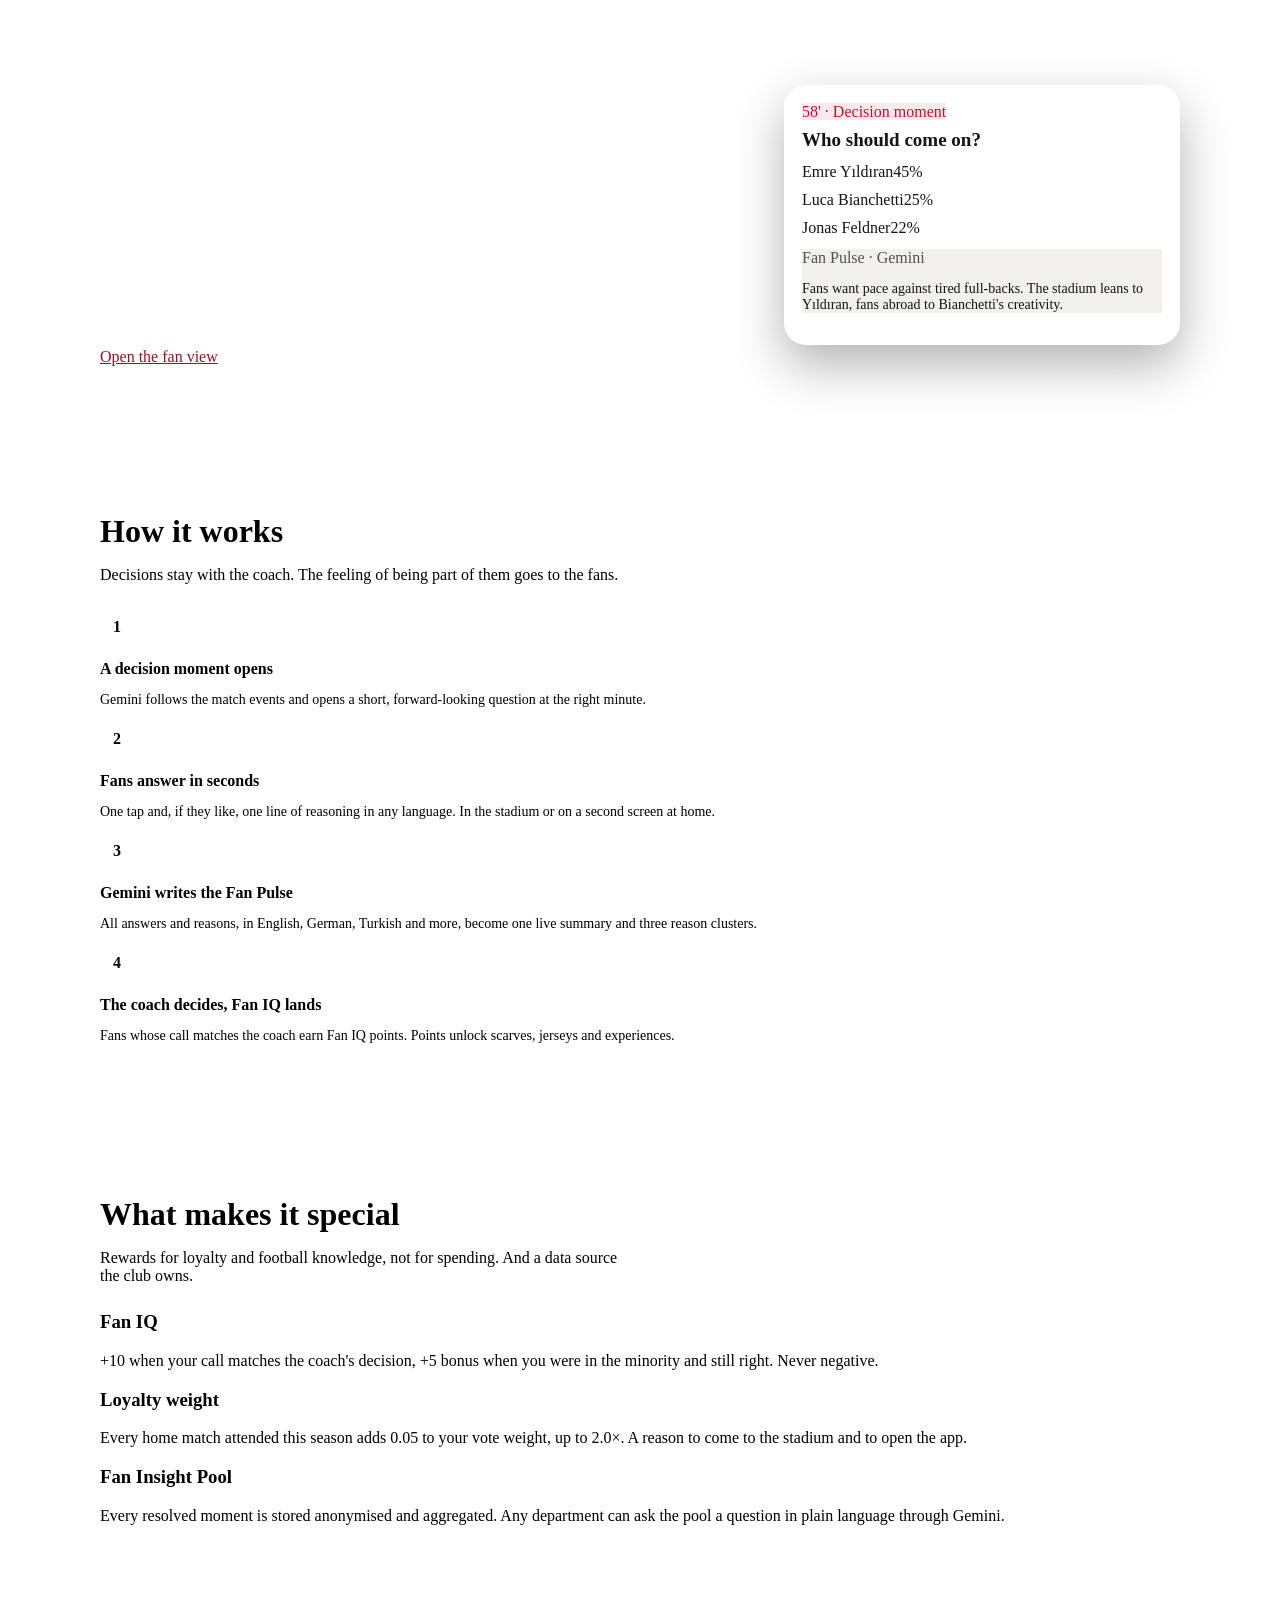
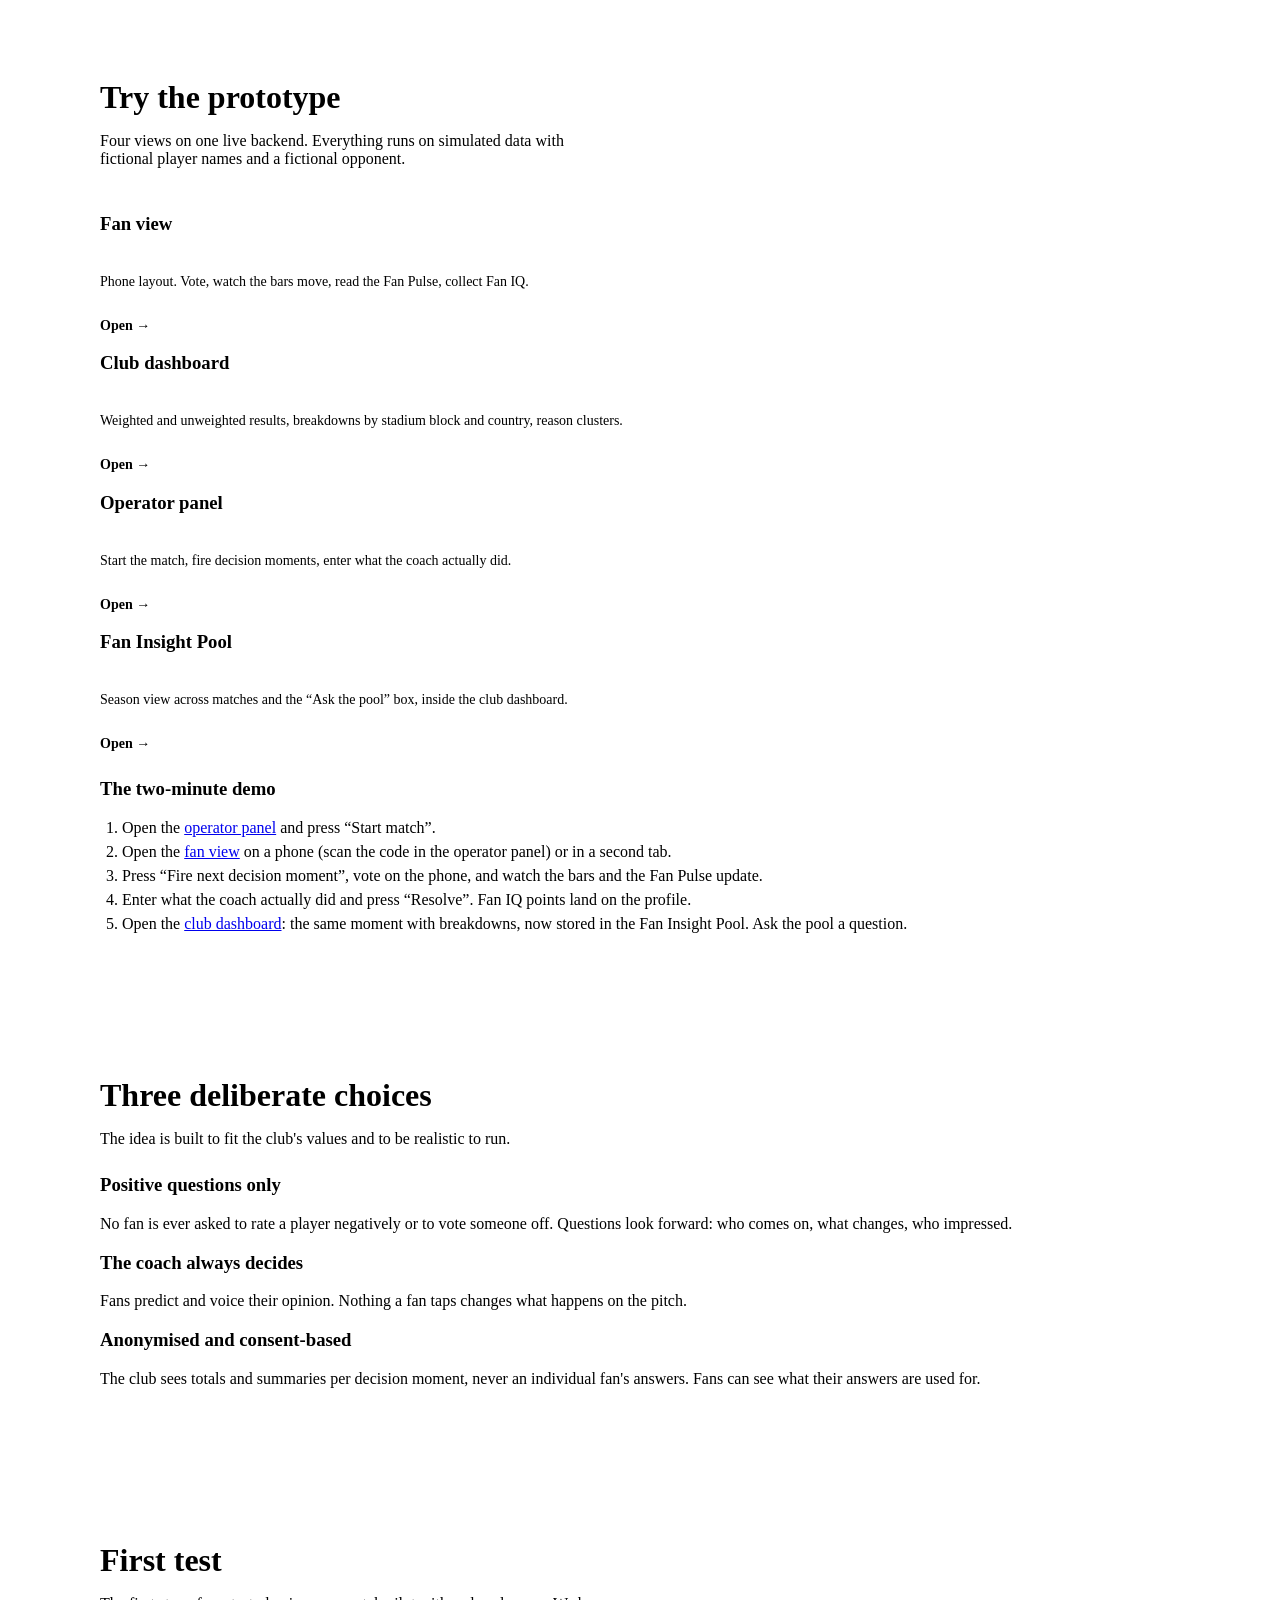
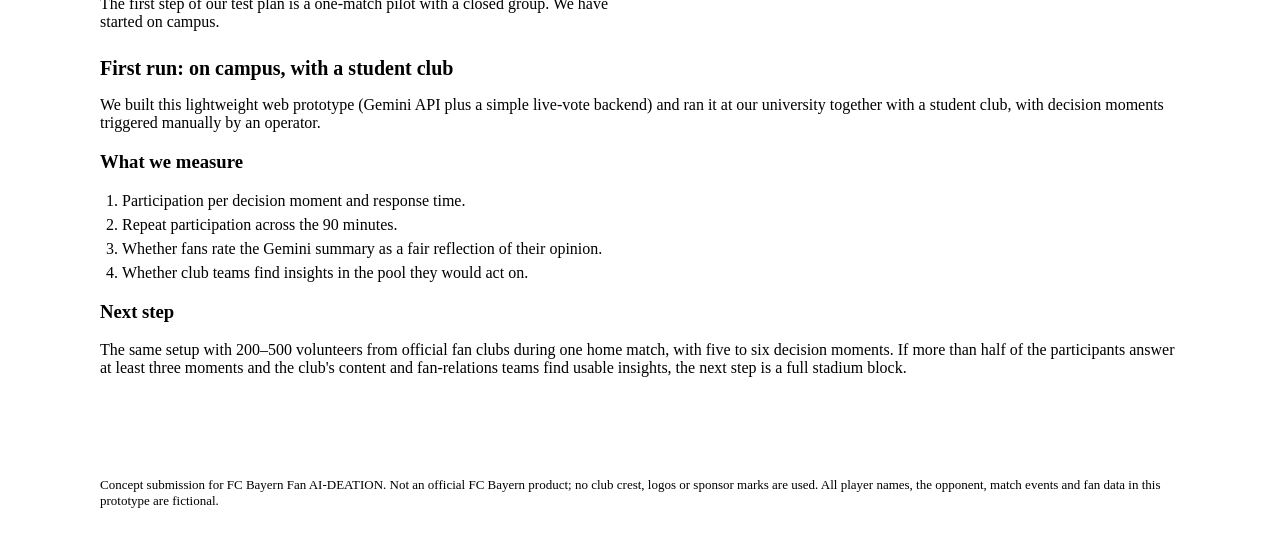
==== public/index.html @ 2e2a6df3 "Add 12th Coach prototype for FC Bayern Fan AI-DEATION Live decision moments during a match, merged b" ====
<!doctype html>
<html lang="en">
<head>
<meta charset="utf-8">
<meta name="viewport" content="width=device-width, initial-scale=1">
<title>12th Coach · Every fan a voice in the match</title>
<meta name="description" content="12th Coach: live decision moments during the match, merged by Gemini into one Fan Pulse. A fan idea for FC Bayern Fan AI-DEATION.">
<link rel="stylesheet" href="/styles.css">
<style>
  .wrap { max-width: 1080px; margin: 0 auto; padding: 0 24px; }
  .hero { background: var(--red-strong); color: #fff; padding: 56px 0 64px; }
  .hero .wrap { display: grid; grid-template-columns: minmax(0, 1.25fr) minmax(0, 1fr); gap: 48px; align-items: center; }
  .eyebrow { font-size: 13px; font-weight: 700; letter-spacing: .08em; text-transform: uppercase; opacity: .85; }
  .hero h1 { font-size: clamp(40px, 7vw, 68px); letter-spacing: -.03em; margin: 10px 0 6px; }
  .hero .tag { font-size: clamp(20px, 3vw, 26px); font-weight: 600; margin-bottom: 16px; }
  .hero p.lead { font-size: 17px; max-width: 52ch; opacity: .95; }
  .cta { display: flex; gap: 12px; flex-wrap: wrap; margin-top: 26px; }
  .cta .btn { border-color: rgba(255, 255, 255, .5); background: transparent; color: #fff; }
  .cta .btn.solid { background: #fff; color: #a30d25; border-color: #fff; }
  .mock { background: #fff; color: #141414; border-radius: 22px; padding: 18px; box-shadow: 0 20px 50px rgba(0, 0, 0, .3); max-width: 360px; margin-left: auto; }
  .mock h3 { font-size: 19px; margin: 8px 0 12px; }
  .mock .chip { background: #fbe9ec; color: #c4122f; }
  .mock .res-row { margin-bottom: 10px; }
  .mock .track { background: #f1f0ec; }
  .mock .pulse { background: #f1f0ec; margin-top: 12px; }
  .mock .pulse-head { color: #52514e; }
  .mock .pulse p { font-size: 14px; }
  section.band { padding: 56px 0; }
  section.band:nth-of-type(even) { background: var(--surface); border-block: 1px solid var(--line); }
  .band h2 { font-size: clamp(24px, 4vw, 32px); margin-bottom: 8px; }
  .band .intro { color: var(--ink-2); max-width: 65ch; margin-bottom: 26px; font-size: 16px; }
  .step .n { width: 34px; height: 34px; border-radius: 10px; background: var(--red-soft); color: var(--red); font-weight: 800; display: grid; place-items: center; margin-bottom: 10px; }
  .step h3 { font-size: 16px; margin-bottom: 4px; }
  .step p, .view p { color: var(--ink-2); font-size: 14px; }
  .view { display: flex; flex-direction: column; gap: 6px; text-decoration: none; color: inherit; }
  .view:hover { border-color: var(--red); }
  .view .go { margin-top: auto; padding-top: 8px; color: var(--red); font-weight: 700; font-size: 14px; }
  ol.flow { margin: 0; padding-left: 22px; color: var(--ink-2); }
  ol.flow li { margin-bottom: 6px; }
  .pilot { border-left: 4px solid var(--red); }
  .pilot h3 { font-size: 20px; margin-bottom: 8px; }
  footer { padding: 28px 0 40px; color: var(--muted); font-size: 13px; }
  @media (max-width: 860px) {
    .hero .wrap { grid-template-columns: 1fr; }
    .mock { margin: 0 auto; }
  }
</style>
</head>
<body>

<header class="hero">
  <div class="wrap">
    <div>
      <div class="eyebrow">A fan idea for FC Bayern Fan AI-DEATION</div>
      <h1>12th Coach</h1>
      <div class="tag">Every fan a voice in the match.</div>
      <p class="lead">During live games, Gemini follows the match and opens short decision moments in the club app: who should come on, should the shape change, who is your player of the moment? Fans answer in seconds. Gemini merges tens of thousands of answers into one live Fan Pulse: what fans think, and why.</p>
      <div class="cta">
        <a class="btn solid" href="/fan">Open the fan view</a>
        <a class="btn" href="/operator">Run the demo</a>
        <a class="btn" href="/club">Club dashboard</a>
      </div>
    </div>
    <div class="mock" aria-hidden="true">
      <span class="chip">58' · Decision moment</span>
      <h3>Who should come on?</h3>
      <div class="res-row"><div class="res-head"><span class="dot" style="background:#2a78d6"></span><span class="res-label">Emre Yıldıran</span><span class="res-val">45%</span></div><div class="track"><div class="fill" style="width:45%;background:#2a78d6"></div></div></div>
      <div class="res-row"><div class="res-head"><span class="dot" style="background:#1baf7a"></span><span class="res-label">Luca Bianchetti</span><span class="res-val">25%</span></div><div class="track"><div class="fill" style="width:25%;background:#1baf7a"></div></div></div>
      <div class="res-row"><div class="res-head"><span class="dot" style="background:#eb6834"></span><span class="res-label">Jonas Feldner</span><span class="res-val">22%</span></div><div class="track"><div class="fill" style="width:22%;background:#eb6834"></div></div></div>
      <div class="pulse"><div class="pulse-head">Fan Pulse · Gemini</div><p>Fans want pace against tired full-backs. The stadium leans to Yıldıran, fans abroad to Bianchetti's creativity.</p></div>
    </div>
  </div>
</header>

<section class="band">
  <div class="wrap">
    <h2>How it works</h2>
    <p class="intro">Decisions stay with the coach. The feeling of being part of them goes to the fans.</p>
    <div class="grid grid-4">
      <div class="step"><div class="n">1</div><h3>A decision moment opens</h3><p>Gemini follows the match events and opens a short, forward-looking question at the right minute.</p></div>
      <div class="step"><div class="n">2</div><h3>Fans answer in seconds</h3><p>One tap and, if they like, one line of reasoning in any language. In the stadium or on a second screen at home.</p></div>
      <div class="step"><div class="n">3</div><h3>Gemini writes the Fan Pulse</h3><p>All answers and reasons, in English, German, Turkish and more, become one live summary and three reason clusters.</p></div>
      <div class="step"><div class="n">4</div><h3>The coach decides, Fan IQ lands</h3><p>Fans whose call matches the coach earn Fan IQ points. Points unlock scarves, jerseys and experiences.</p></div>
    </div>
  </div>
</section>

<section class="band">
  <div class="wrap">
    <h2>What makes it special</h2>
    <p class="intro">Rewards for loyalty and football knowledge, not for spending. And a data source the club owns.</p>
    <div class="grid grid-3">
      <div class="card"><h3>Fan IQ</h3><p class="muted">+10 when your call matches the coach's decision, +5 bonus when you were in the minority and still right. Never negative.</p></div>
      <div class="card"><h3>Loyalty weight</h3><p class="muted">Every home match attended this season adds 0.05 to your vote weight, up to 2.0×. A reason to come to the stadium and to open the app.</p></div>
      <div class="card"><h3>Fan Insight Pool</h3><p class="muted">Every resolved moment is stored anonymised and aggregated. Any department can ask the pool a question in plain language through Gemini.</p></div>
    </div>
  </div>
</section>

<section class="band">
  <div class="wrap">
    <h2>Try the prototype</h2>
    <p class="intro">Four views on one live backend. Everything runs on simulated data with fictional player names and a fictional opponent.</p>
    <div class="grid grid-4" style="margin-bottom:26px">
      <a class="card view" href="/fan"><h3>Fan view</h3><p>Phone layout. Vote, watch the bars move, read the Fan Pulse, collect Fan IQ.</p><span class="go">Open →</span></a>
      <a class="card view" href="/club"><h3>Club dashboard</h3><p>Weighted and unweighted results, breakdowns by stadium block and country, reason clusters.</p><span class="go">Open →</span></a>
      <a class="card view" href="/operator"><h3>Operator panel</h3><p>Start the match, fire decision moments, enter what the coach actually did.</p><span class="go">Open →</span></a>
      <a class="card view" href="/club#pool"><h3>Fan Insight Pool</h3><p>Season view across matches and the “Ask the pool” box, inside the club dashboard.</p><span class="go">Open →</span></a>
    </div>
    <div class="card">
      <h3>The two-minute demo</h3>
      <ol class="flow">
        <li>Open the <a href="/operator">operator panel</a> and press “Start match”.</li>
        <li>Open the <a href="/fan">fan view</a> on a phone (scan the code in the operator panel) or in a second tab.</li>
        <li>Press “Fire next decision moment”, vote on the phone, and watch the bars and the Fan Pulse update.</li>
        <li>Enter what the coach actually did and press “Resolve”. Fan IQ points land on the profile.</li>
        <li>Open the <a href="/club">club dashboard</a>: the same moment with breakdowns, now stored in the Fan Insight Pool. Ask the pool a question.</li>
      </ol>
    </div>
  </div>
</section>

<section class="band">
  <div class="wrap">
    <h2>Three deliberate choices</h2>
    <p class="intro">The idea is built to fit the club's values and to be realistic to run.</p>
    <div class="grid grid-3">
      <div class="card"><h3>Positive questions only</h3><p class="muted">No fan is ever asked to rate a player negatively or to vote someone off. Questions look forward: who comes on, what changes, who impressed.</p></div>
      <div class="card"><h3>The coach always decides</h3><p class="muted">Fans predict and voice their opinion. Nothing a fan taps changes what happens on the pitch.</p></div>
      <div class="card"><h3>Anonymised and consent-based</h3><p class="muted">The club sees totals and summaries per decision moment, never an individual fan's answers. Fans can see what their answers are used for.</p></div>
    </div>
  </div>
</section>

<section class="band">
  <div class="wrap">
    <h2>First test</h2>
    <p class="intro">The first step of our test plan is a one-match pilot with a closed group. We have started on campus.</p>
    <div class="card pilot">
      <h3 id="pilot-headline">First run: on campus, with a student club</h3>
      <p id="pilot-text">We built this lightweight web prototype (Gemini API plus a simple live-vote backend) and ran it at our university together with a student club, with decision moments triggered manually by an operator.</p>
      <div class="grid grid-4" id="pilot-stats" style="margin-top:16px" hidden></div>
    </div>
    <div class="grid grid-2" style="margin-top:16px">
      <div class="card"><h3>What we measure</h3>
        <ol class="flow" style="margin-top:8px">
          <li>Participation per decision moment and response time.</li>
          <li>Repeat participation across the 90 minutes.</li>
          <li>Whether fans rate the Gemini summary as a fair reflection of their opinion.</li>
          <li>Whether club teams find insights in the pool they would act on.</li>
        </ol></div>
      <div class="card"><h3>Next step</h3>
        <p class="muted" id="pilot-next" style="margin-top:8px">The same setup with 200–500 volunteers from official fan clubs during one home match, with five to six decision moments. If more than half of the participants answer at least three moments and the club's content and fan-relations teams find usable insights, the next step is a full stadium block.</p></div>
    </div>
  </div>
</section>

<footer>
  <div class="wrap">Concept submission for FC Bayern Fan AI-DEATION. Not an official FC Bayern product; no club crest, logos or sponsor marks are used. All player names, the opponent, match events and fan data in this prototype are fictional.</div>
</footer>

<script>
  // Pilot facts come from pilot.json so the team can update them without touching this page.
  fetch('/api/pilot-info').then((r) => r.json()).then((p) => {
    if (p.headline) document.getElementById('pilot-headline').textContent = p.headline;
    if (p.text) document.getElementById('pilot-text').textContent = p.text;
    if (p.next) document.getElementById('pilot-next').textContent = p.next;
    const stats = (p.stats || []).filter((s) => s && s.value !== null && s.value !== undefined && s.value !== '');
    if (!stats.length) return;
    const box = document.getElementById('pilot-stats');
    for (const s of stats) {
      const tile = document.createElement('div'); tile.className = 'tile';
      const label = document.createElement('div'); label.className = 'label'; label.textContent = s.label;
      const value = document.createElement('div'); value.className = 'value'; value.textContent = s.value;
      tile.append(label, value); box.append(tile);
    }
    box.hidden = false;
  }).catch(() => {});
</script>
</body>
</html>
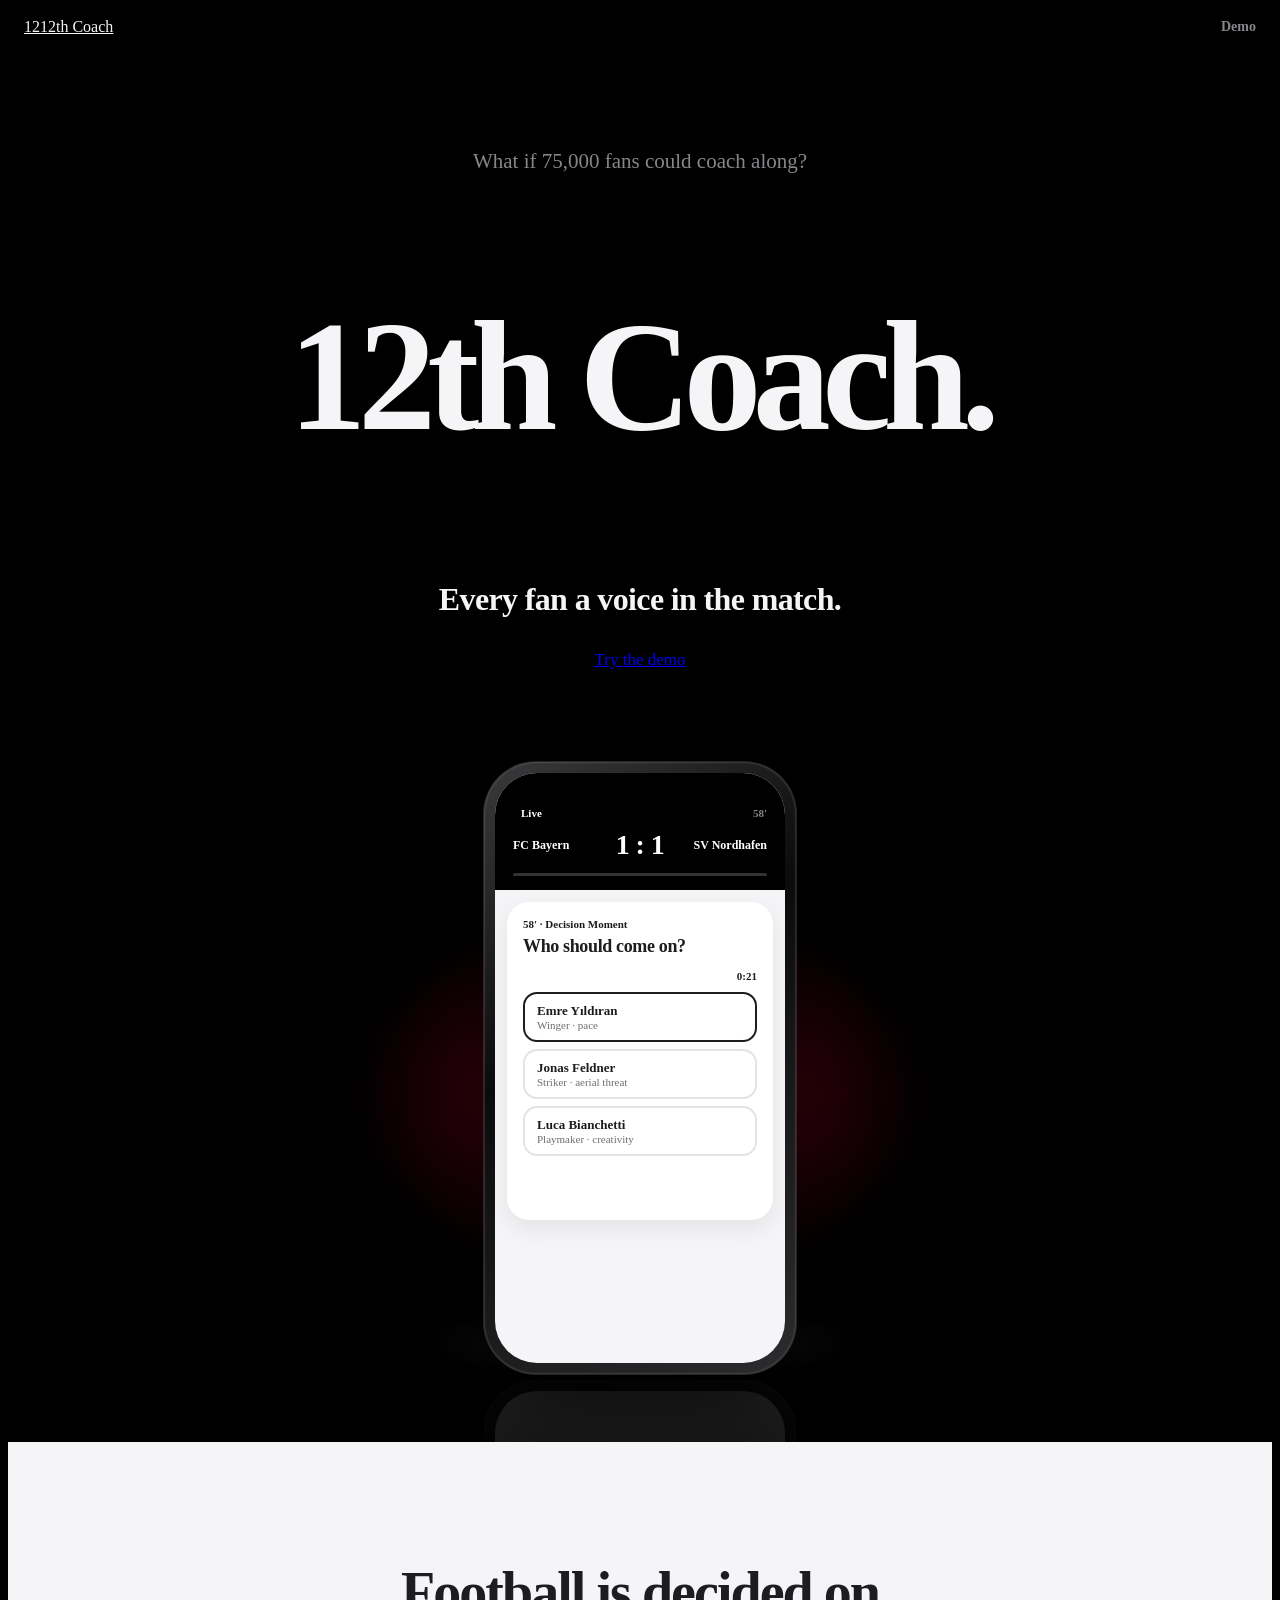
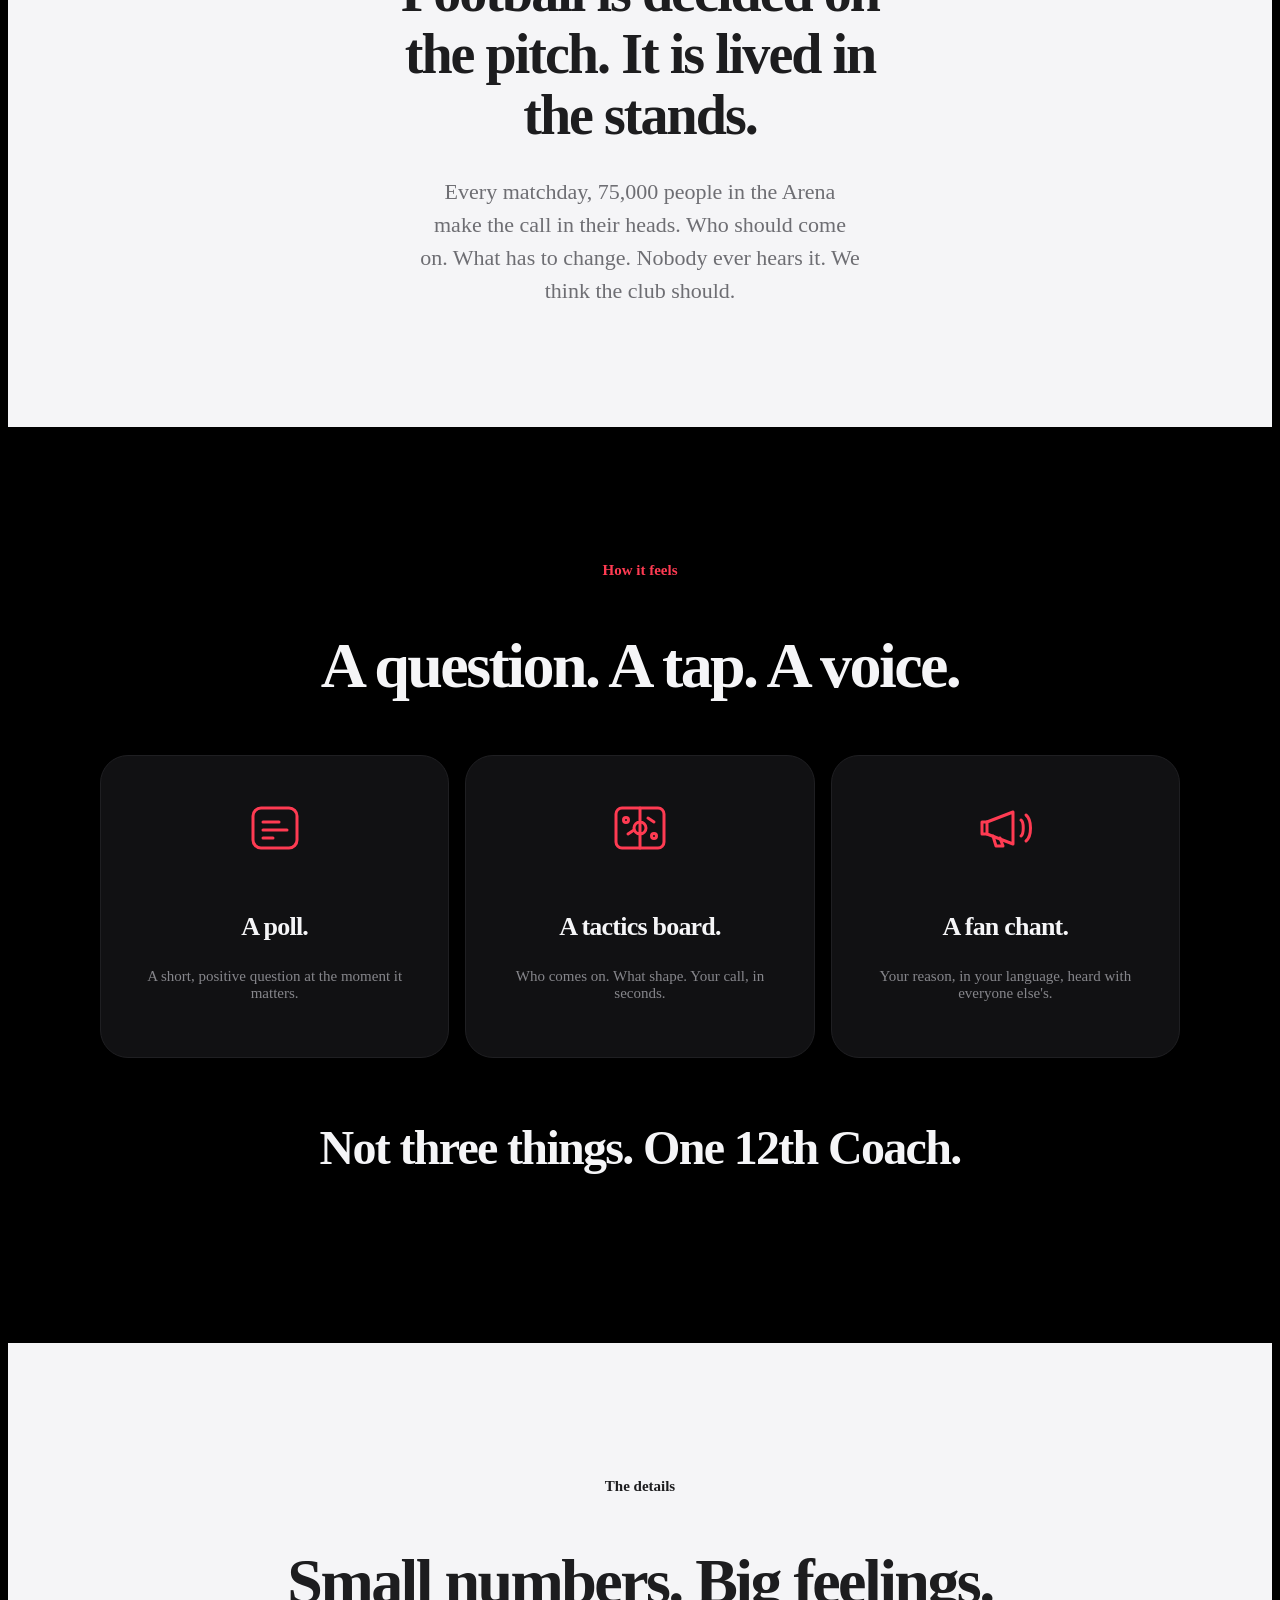
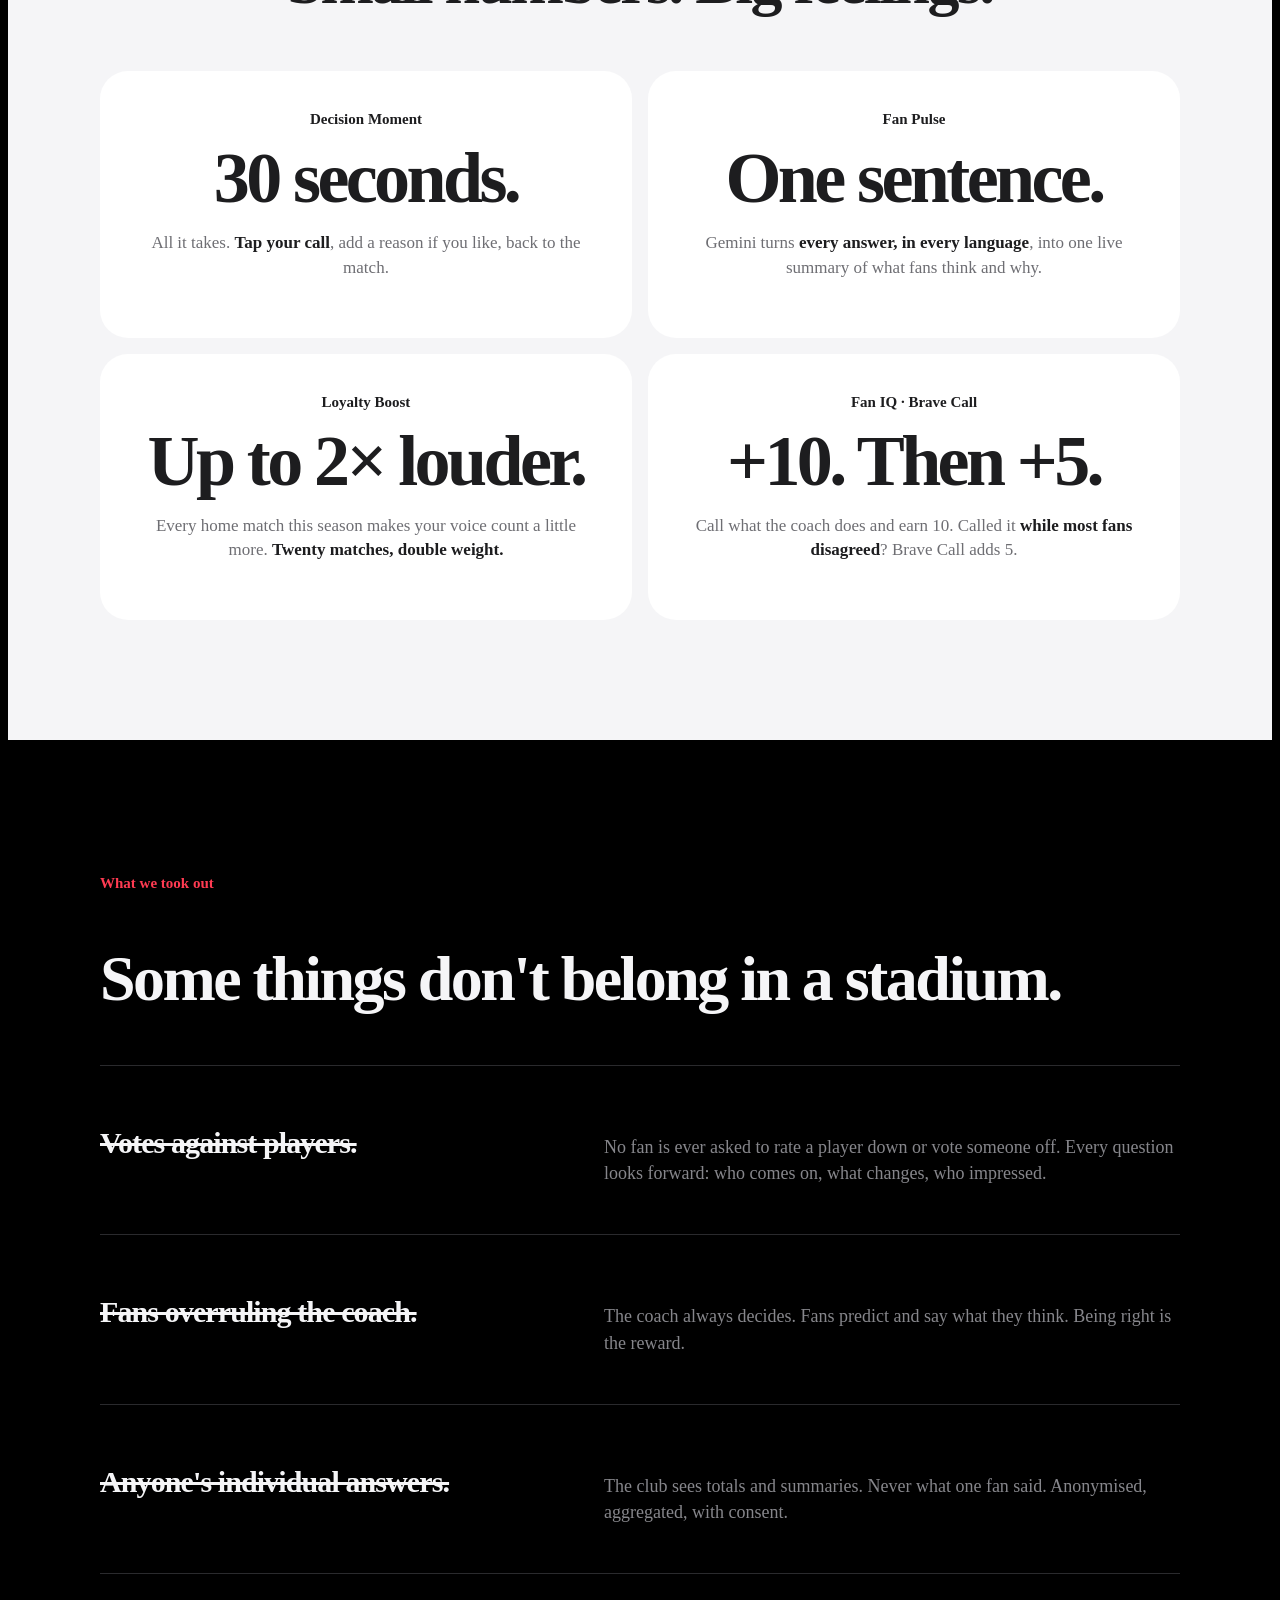
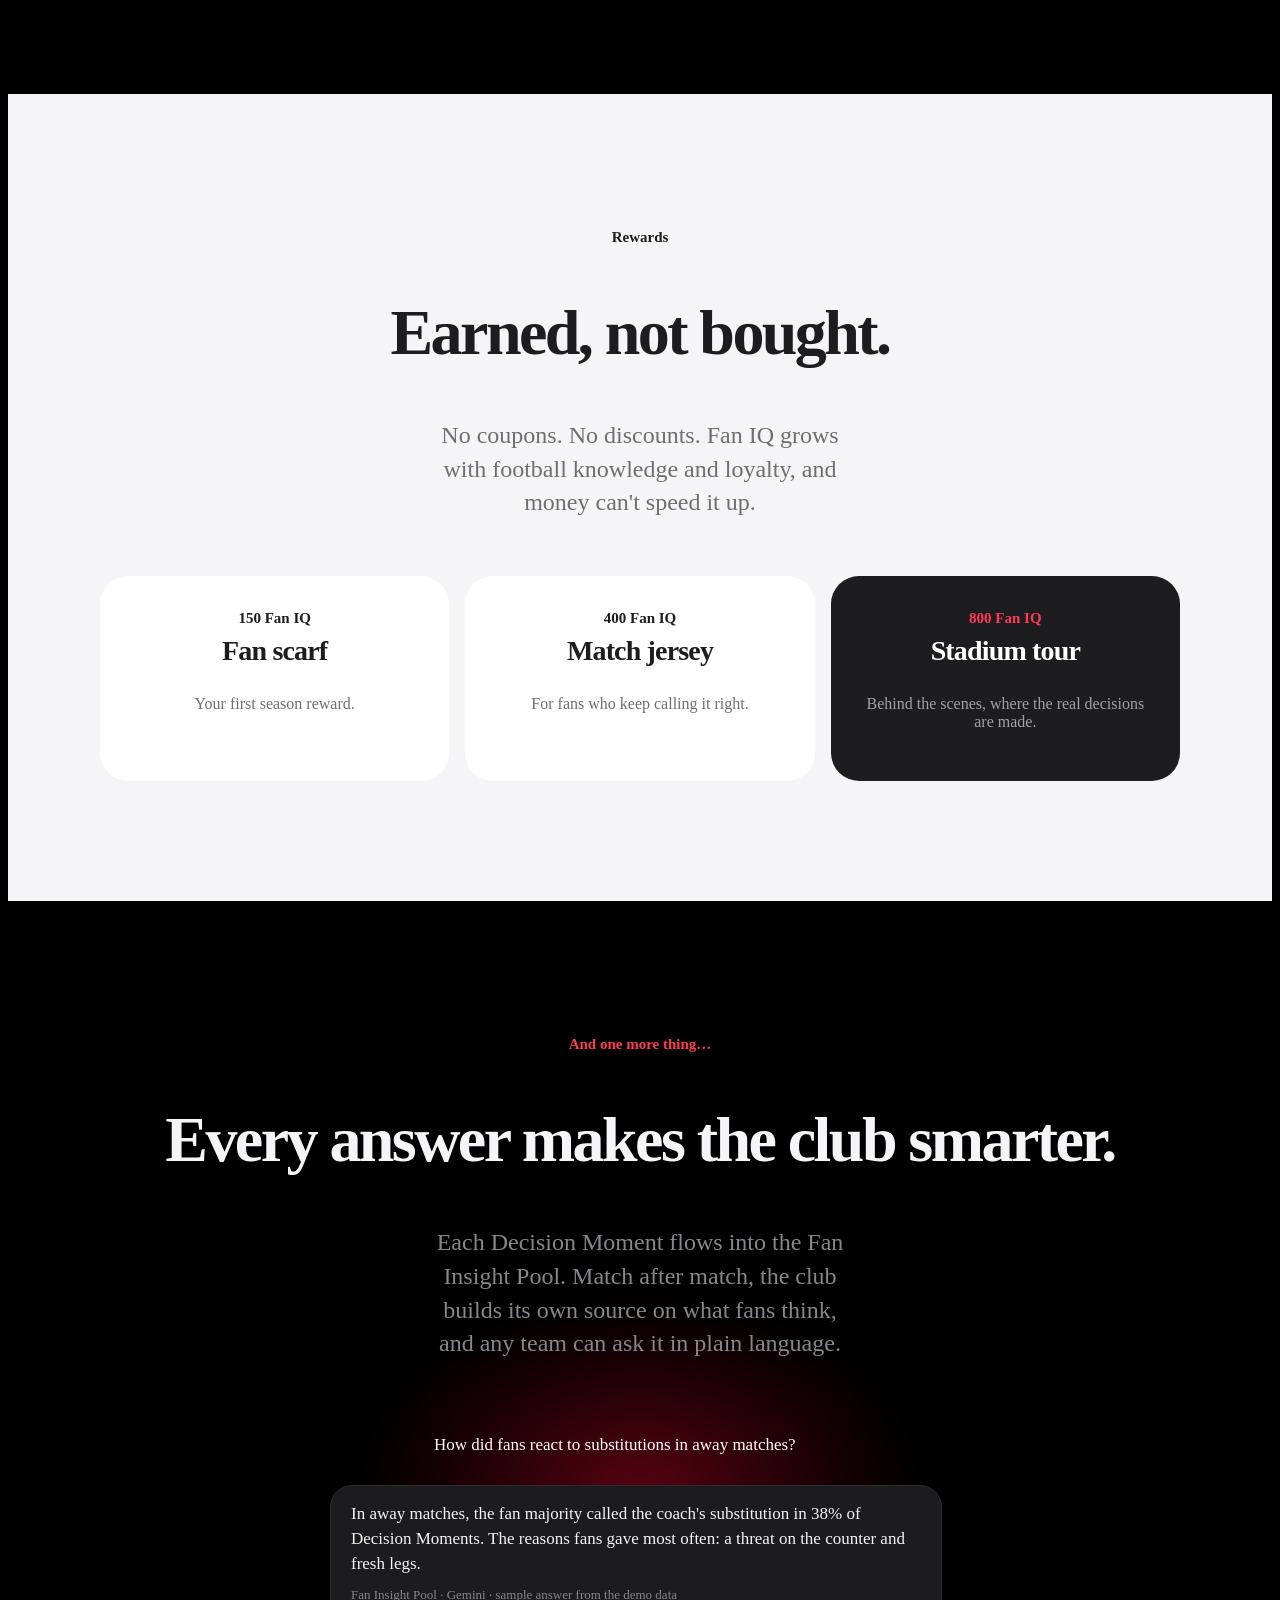
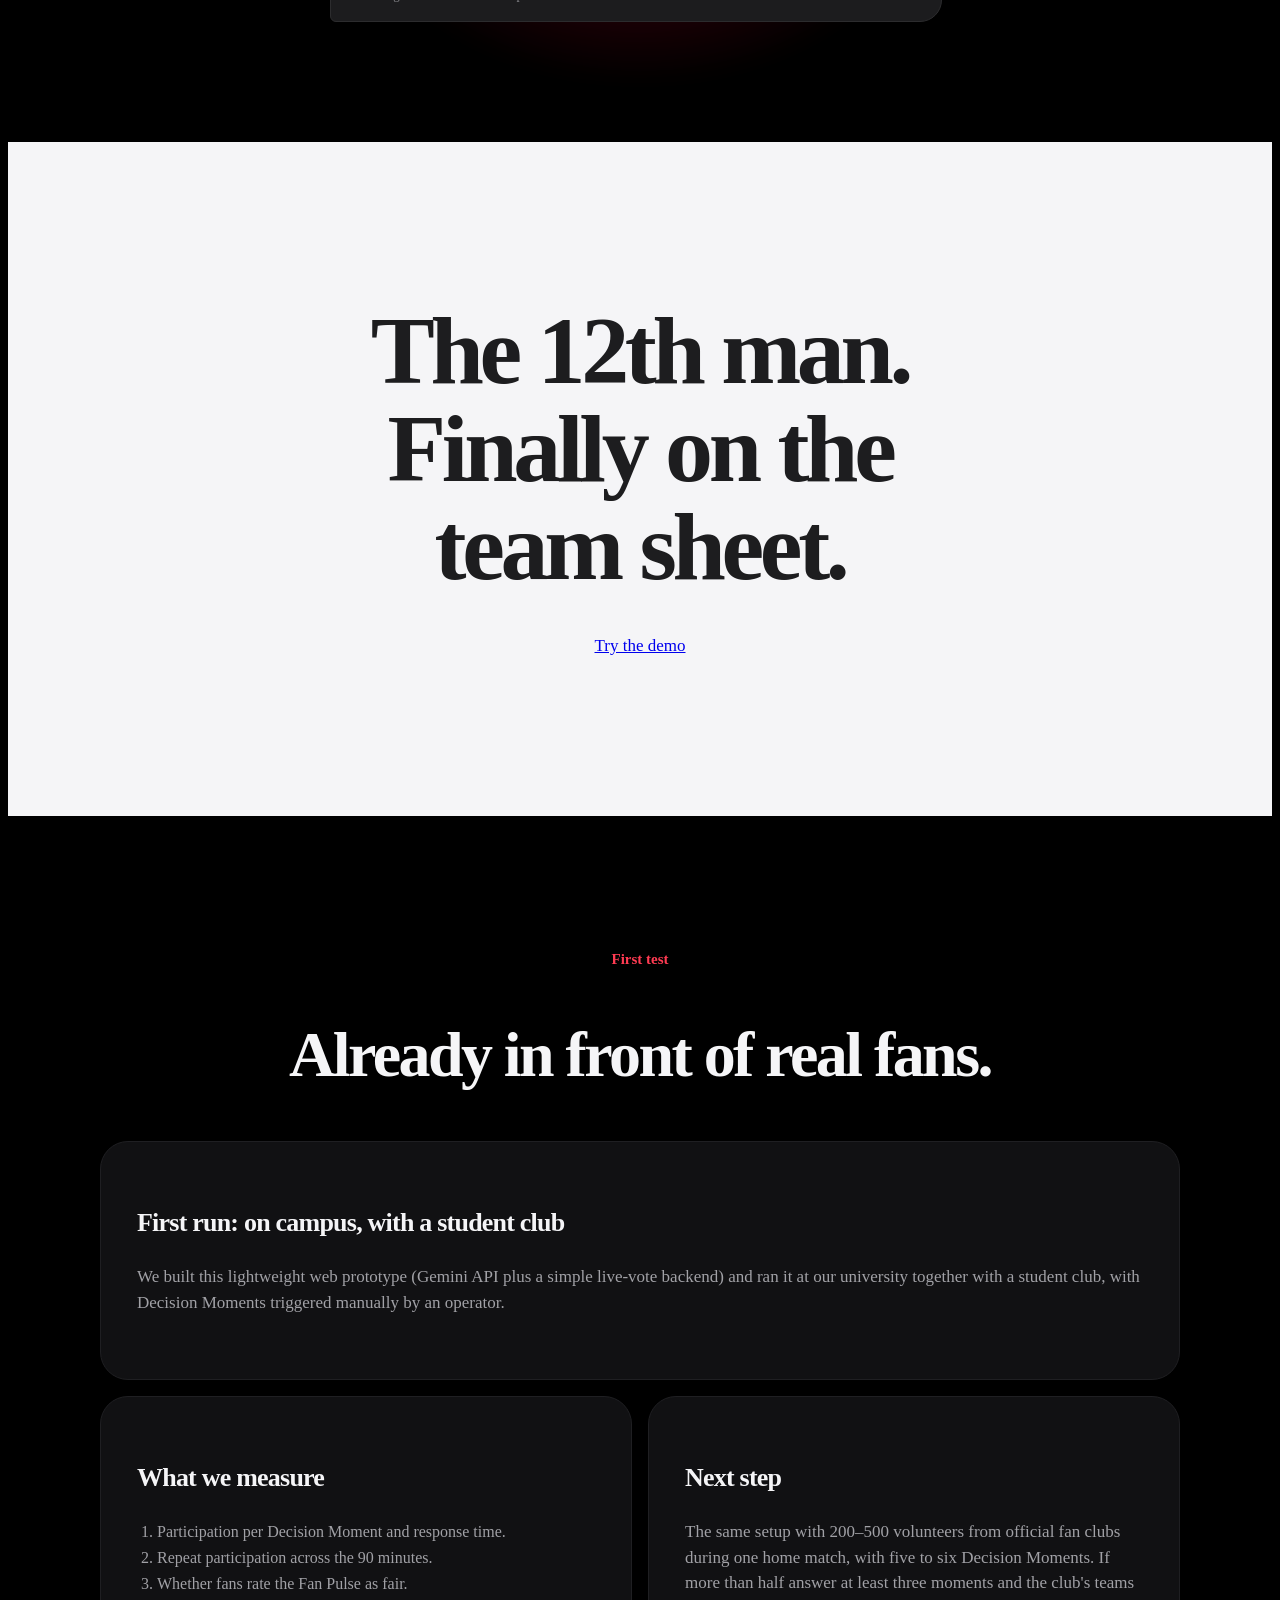
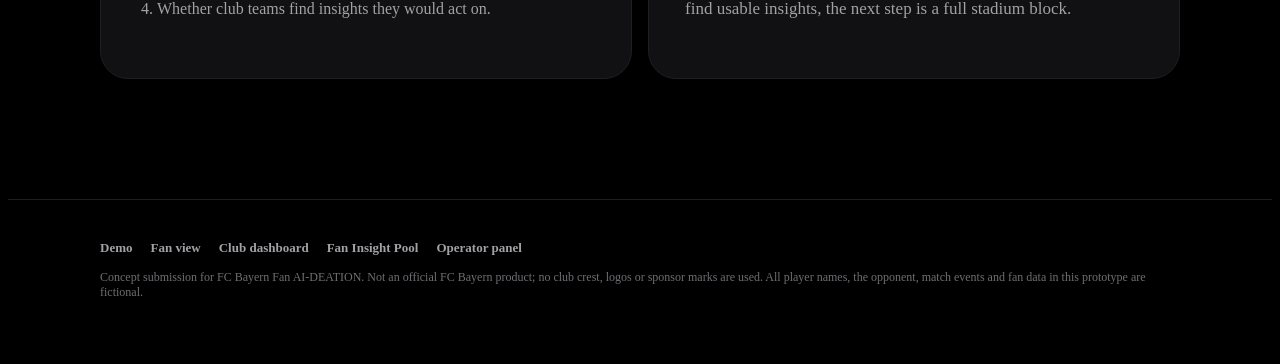
==== commit b65c9523: "Redesign as a product launch and add a guided demo Rebuild the landing page as a keynote-style story" ====
--- a/public/index.html
+++ b/public/index.html
@@ -4,163 +4,338 @@
 <meta charset="utf-8">
 <meta name="viewport" content="width=device-width, initial-scale=1">
 <title>12th Coach · Every fan a voice in the match</title>
-<meta name="description" content="12th Coach: live decision moments during the match, merged by Gemini into one Fan Pulse. A fan idea for FC Bayern Fan AI-DEATION.">
+<meta name="description" content="12th Coach: live Decision Moments during the match, merged by Gemini into one Fan Pulse. A fan idea for FC Bayern Fan AI-DEATION.">
+<link rel="preconnect" href="https://fonts.googleapis.com">
+<link rel="preconnect" href="https://fonts.gstatic.com" crossorigin>
+<link rel="stylesheet" href="https://fonts.googleapis.com/css2?family=Inter:wght@400;700&display=swap">
 <link rel="stylesheet" href="/styles.css">
 <style>
+  /* Keynote page: black stage, one object, one light, lots of space. */
+  body { background: #000; color: #f5f5f7; }
   .wrap { max-width: 1080px; margin: 0 auto; padding: 0 24px; }
-  .hero { background: var(--red-strong); color: #fff; padding: 56px 0 64px; }
-  .hero .wrap { display: grid; grid-template-columns: minmax(0, 1.25fr) minmax(0, 1fr); gap: 48px; align-items: center; }
-  .eyebrow { font-size: 13px; font-weight: 700; letter-spacing: .08em; text-transform: uppercase; opacity: .85; }
-  .hero h1 { font-size: clamp(40px, 7vw, 68px); letter-spacing: -.03em; margin: 10px 0 6px; }
-  .hero .tag { font-size: clamp(20px, 3vw, 26px); font-weight: 600; margin-bottom: 16px; }
-  .hero p.lead { font-size: 17px; max-width: 52ch; opacity: .95; }
-  .cta { display: flex; gap: 12px; flex-wrap: wrap; margin-top: 26px; }
-  .cta .btn { border-color: rgba(255, 255, 255, .5); background: transparent; color: #fff; }
-  .cta .btn.solid { background: #fff; color: #a30d25; border-color: #fff; }
-  .mock { background: #fff; color: #141414; border-radius: 22px; padding: 18px; box-shadow: 0 20px 50px rgba(0, 0, 0, .3); max-width: 360px; margin-left: auto; }
-  .mock h3 { font-size: 19px; margin: 8px 0 12px; }
-  .mock .chip { background: #fbe9ec; color: #c4122f; }
-  .mock .res-row { margin-bottom: 10px; }
-  .mock .track { background: #f1f0ec; }
-  .mock .pulse { background: #f1f0ec; margin-top: 12px; }
-  .mock .pulse-head { color: #52514e; }
-  .mock .pulse p { font-size: 14px; }
-  section.band { padding: 56px 0; }
-  section.band:nth-of-type(even) { background: var(--surface); border-block: 1px solid var(--line); }
-  .band h2 { font-size: clamp(24px, 4vw, 32px); margin-bottom: 8px; }
-  .band .intro { color: var(--ink-2); max-width: 65ch; margin-bottom: 26px; font-size: 16px; }
-  .step .n { width: 34px; height: 34px; border-radius: 10px; background: var(--red-soft); color: var(--red); font-weight: 800; display: grid; place-items: center; margin-bottom: 10px; }
-  .step h3 { font-size: 16px; margin-bottom: 4px; }
-  .step p, .view p { color: var(--ink-2); font-size: 14px; }
-  .view { display: flex; flex-direction: column; gap: 6px; text-decoration: none; color: inherit; }
-  .view:hover { border-color: var(--red); }
-  .view .go { margin-top: auto; padding-top: 8px; color: var(--red); font-weight: 700; font-size: 14px; }
-  ol.flow { margin: 0; padding-left: 22px; color: var(--ink-2); }
-  ol.flow li { margin-bottom: 6px; }
-  .pilot { border-left: 4px solid var(--red); }
-  .pilot h3 { font-size: 20px; margin-bottom: 8px; }
-  footer { padding: 28px 0 40px; color: var(--muted); font-size: 13px; }
+  .grey { color: #86868b; }
+  .redtext { color: #ff3b52; }
+  .center { text-align: center; }
+  section { padding: 120px 0; }
+  .light { background: #f5f5f7; color: #1d1d1f; }
+  .light .grey { color: #6e6e73; }
+  .light .redtext { color: var(--red); }
+
+  .eyebrow { font-size: 15px; font-weight: 700; color: #ff3b52; margin-bottom: 14px; }
+  .light .eyebrow { color: var(--red); }
+  .display { font-size: clamp(44px, 8vw, 96px); letter-spacing: -.045em; line-height: 1.02; }
+  .headline { font-size: clamp(34px, 5.4vw, 64px); letter-spacing: -.04em; line-height: 1.05; }
+  .lead { font-size: clamp(19px, 2.2vw, 24px); line-height: 1.4; max-width: 34ch; margin: 20px auto 0; }
+  .btn-hero { min-height: 52px; padding: 0 30px; font-size: 17px; }
+  .btn-ghost { background: transparent; color: #f5f5f7; border-color: rgba(255, 255, 255, .3); }
+  .btn-ghost:hover { border-color: #fff; }
+
+  /* ---- hero ---- */
+  .topnav { position: absolute; top: 0; left: 0; right: 0; z-index: 2; display: flex; align-items: center; justify-content: space-between; padding: 18px 24px; }
+  .topnav .brand { color: #f5f5f7; }
+  .topnav a.link { color: #86868b; text-decoration: none; font-size: 14px; font-weight: 700; }
+  .topnav a.link:hover { color: #fff; }
+  .hero { padding: 120px 0 40px; text-align: center; overflow: hidden; }
+  .hero .hook { font-size: clamp(17px, 2vw, 21px); color: #86868b; margin-bottom: 14px; }
+  .hero h1 { font-size: clamp(64px, 13vw, 156px); letter-spacing: -.055em; line-height: .95; }
+  .hero .line { font-size: clamp(22px, 3vw, 32px); font-weight: 700; letter-spacing: -.02em; margin-top: 16px; }
+  .hero .cta { margin-top: 30px; display: flex; gap: 12px; justify-content: center; flex-wrap: wrap; }
+
+  .stage { position: relative; height: 640px; margin-top: 60px; display: flex; justify-content: center; }
+  .glow {
+    position: absolute; left: 50%; top: 52%; width: 760px; height: 520px; transform: translate(-50%, -50%);
+    background: radial-gradient(closest-side, rgba(225, 6, 44, .55), rgba(225, 6, 44, .12) 55%, transparent 75%);
+    filter: blur(10px); pointer-events: none;
+  }
+  .floor {
+    position: absolute; left: 50%; bottom: 0; width: 640px; height: 120px; transform: translateX(-50%);
+    background: radial-gradient(closest-side, rgba(255, 255, 255, .10), transparent 70%); pointer-events: none;
+  }
+
+  /* the one object: a phone showing a Decision Moment */
+  .device {
+    position: relative; width: 290px; height: 590px; border-radius: 52px; padding: 11px;
+    background: linear-gradient(145deg, #3a3a3c, #0b0b0c 40%, #2c2c2e);
+    box-shadow: 0 0 0 1px rgba(255, 255, 255, .14), 0 40px 80px rgba(0, 0, 0, .7), inset 0 0 2px rgba(255, 255, 255, .4);
+    -webkit-box-reflect: below 6px linear-gradient(transparent 72%, rgba(255, 255, 255, .16));
+  }
+  .screen { width: 100%; height: 100%; border-radius: 42px; overflow: hidden; background: #f5f5f7; color: #1d1d1f; text-align: left; display: flex; flex-direction: column; }
+  .sc-head { background: #000; color: #fff; padding: 34px 18px 14px; }
+  .sc-top { display: flex; align-items: center; gap: 6px; font-size: 11px; font-weight: 700; }
+  .sc-top .live-dot { margin-right: 2px; }
+  .sc-top span:last-child { margin-left: auto; color: #86868b; }
+  .sc-score { display: grid; grid-template-columns: 1fr auto 1fr; align-items: center; gap: 8px; margin-top: 10px; font-size: 12px; font-weight: 700; }
+  .sc-score b { font-size: 28px; letter-spacing: -.02em; }
+  .sc-score span:last-child { text-align: right; }
+  .sc-bar { height: 3px; background: rgba(255, 255, 255, .2); border-radius: 2px; margin-top: 12px; }
+  .sc-bar i { display: block; width: 64%; height: 100%; background: var(--red); border-radius: 2px; }
+  .sc-card { margin: 12px; background: #fff; border-radius: 22px; padding: 16px; box-shadow: 0 8px 24px rgba(0, 0, 0, .08); }
+  .sc-card .eb { font-size: 11px; font-weight: 700; color: var(--red); }
+  .sc-card h4 { font-size: 18px; line-height: 1.2; margin: 6px 0 12px; letter-spacing: -.02em; }
+  .sc-opt { display: flex; justify-content: space-between; align-items: center; border: 2px solid #e3e3e8; border-radius: 14px; padding: 9px 12px; margin-bottom: 7px; font-size: 13px; font-weight: 700; }
+  .sc-opt small { display: block; font-weight: 400; color: #6e6e73; font-size: 11px; }
+  .sc-opt.on { border-color: var(--red); background: var(--red-soft); }
+  .sc-opt.on::after { content: ""; width: 18px; height: 18px; border-radius: 50%; background: var(--red) url("data:image/svg+xml,%3Csvg xmlns='http://www.w3.org/2000/svg' viewBox='0 0 16 16'%3E%3Cpath d='M4 8.5l2.5 2.5L12 5.5' fill='none' stroke='white' stroke-width='2' stroke-linecap='round' stroke-linejoin='round'/%3E%3C/svg%3E") center/14px no-repeat; }
+  .sc-btn { margin-top: 10px; background: var(--red); color: #fff; border-radius: 999px; text-align: center; font-weight: 700; font-size: 14px; padding: 11px; }
+  .sc-time { display: flex; align-items: center; gap: 8px; font-size: 11px; font-weight: 700; color: var(--red); margin-bottom: 10px; }
+  .sc-time div { flex: 1; height: 4px; border-radius: 2px; background: var(--red-soft); }
+  .sc-time div i { display: block; width: 70%; height: 100%; background: var(--red); border-radius: 2px; }
+
+  /* ---- why ---- */
+  .why p.big { font-size: clamp(30px, 4.6vw, 56px); font-weight: 700; letter-spacing: -.035em; line-height: 1.1; max-width: 18ch; margin: 0 auto; }
+  .why p.body { font-size: clamp(18px, 2vw, 22px); max-width: 40ch; margin: 28px auto 0; line-height: 1.5; }
+
+  /* ---- three things, one app ---- */
+  .three { display: grid; grid-template-columns: repeat(3, minmax(0, 1fr)); gap: 16px; margin-top: 56px; }
+  .thing { background: #111113; border-radius: 28px; padding: 40px 28px; text-align: center; border: 1px solid #1f1f22; }
+  .thing svg { width: 64px; height: 64px; margin-bottom: 22px; }
+  .thing h3 { font-size: 26px; letter-spacing: -.03em; }
+  .thing p { color: #86868b; margin-top: 8px; font-size: 15px; }
+  .payoff { font-size: clamp(28px, 4vw, 48px); font-weight: 700; letter-spacing: -.035em; margin-top: 64px; line-height: 1.1; }
+
+  /* ---- proof: numbers as experiences ---- */
+  .proof { display: grid; grid-template-columns: repeat(2, minmax(0, 1fr)); gap: 16px; margin-top: 56px; }
+  .fact { background: #fff; border-radius: 28px; padding: 40px 36px; }
+  .fact .name { font-size: 15px; font-weight: 700; color: var(--red); }
+  .fact .figure { font-size: clamp(44px, 6vw, 72px); font-weight: 700; letter-spacing: -.05em; line-height: 1; margin: 14px 0 12px; }
+  .fact p { color: #6e6e73; font-size: 17px; line-height: 1.45; }
+  .fact p b { color: #1d1d1f; }
+
+  /* ---- what we left out ---- */
+  .out { margin-top: 48px; border-top: 1px solid #2a2a2d; }
+  .out-row { display: grid; grid-template-columns: minmax(0, 1fr) minmax(0, 1.2fr); gap: 24px; padding: 30px 0; border-bottom: 1px solid #2a2a2d; align-items: baseline; }
+  .out-row h3 { font-size: clamp(22px, 2.6vw, 30px); letter-spacing: -.03em; text-decoration: line-through; text-decoration-color: var(--red); text-decoration-thickness: 3px; }
+  .out-row p { color: #86868b; font-size: 18px; line-height: 1.45; }
+
+  /* ---- earned, not bought ---- */
+  .tiers { display: grid; grid-template-columns: repeat(3, minmax(0, 1fr)); gap: 16px; margin-top: 56px; }
+  .tier { background: #fff; border-radius: 28px; padding: 34px 30px; }
+  .tier .pts { font-size: 15px; font-weight: 700; color: var(--red); }
+  .tier h3 { font-size: 28px; letter-spacing: -.03em; margin-top: 8px; }
+  .tier p { color: #6e6e73; margin-top: 8px; }
+  .tier.top { background: #1d1d1f; color: #fff; }
+  .tier.top p { color: #a1a1a6; }
+  .tier.top .pts { color: #ff3b52; }
+
+  /* ---- one more thing ---- */
+  .omt { position: relative; overflow: hidden; }
+  .omt .glow { top: 70%; opacity: .7; }
+  .ask { position: relative; max-width: 620px; margin: 56px auto 0; text-align: left; }
+  .bubble { border-radius: 22px; padding: 16px 20px; font-size: 17px; line-height: 1.45; }
+  .bubble.q { background: var(--red); color: #fff; margin-left: auto; max-width: 80%; border-bottom-right-radius: 6px; }
+  .bubble.a { background: #1c1c1e; color: #f5f5f7; margin-top: 12px; max-width: 92%; border-bottom-left-radius: 6px; border: 1px solid #2c2c2e; }
+  .bubble.a small { display: block; color: #86868b; font-size: 13px; margin-top: 10px; }
+
+  /* ---- peak ---- */
+  .peak { padding: 160px 0; }
+  .peak .display { max-width: 14ch; margin: 0 auto; }
+
+  /* ---- first test ---- */
+  .pilot-card { background: #fff; border-radius: 28px; padding: 40px 36px; margin-top: 48px; text-align: left; }
+  .pilot-card h3 { font-size: 26px; letter-spacing: -.03em; }
+  .pilot-card p { color: #6e6e73; font-size: 17px; margin-top: 10px; line-height: 1.5; }
+  .pilot-grid { display: grid; grid-template-columns: repeat(2, minmax(0, 1fr)); gap: 16px; margin-top: 16px; text-align: left; }
+  .pilot-grid .pilot-card { margin-top: 0; }
+  .pilot-grid ol { margin: 12px 0 0; padding-left: 20px; color: #6e6e73; font-size: 16px; line-height: 1.6; }
+  .stats { display: grid; grid-template-columns: repeat(4, minmax(0, 1fr)); gap: 12px; margin-top: 24px; }
+  .stat .v { font-size: 40px; font-weight: 700; letter-spacing: -.04em; color: #1d1d1f; }
+  .stat .l { font-size: 13px; color: #6e6e73; }
+
+  footer { padding: 40px 0 56px; color: #6e6e73; font-size: 12px; border-top: 1px solid #1f1f22; }
+  footer nav { display: flex; gap: 18px; flex-wrap: wrap; margin-bottom: 14px; }
+  footer nav a { color: #a1a1a6; text-decoration: none; font-size: 13px; font-weight: 700; }
+  footer nav a:hover { color: #fff; }
+
   @media (max-width: 860px) {
-    .hero .wrap { grid-template-columns: 1fr; }
-    .mock { margin: 0 auto; }
+    section { padding: 88px 0; }
+    .three, .proof, .tiers, .pilot-grid { grid-template-columns: 1fr; }
+    .out-row { grid-template-columns: 1fr; gap: 8px; }
+    .stats { grid-template-columns: repeat(2, minmax(0, 1fr)); }
+    .stage { height: 600px; transform: scale(.92); transform-origin: top center; }
+    .glow { width: 480px; }
   }
 </style>
 </head>
 <body>
 
-<header class="hero">
-  <div class="wrap">
-    <div>
-      <div class="eyebrow">A fan idea for FC Bayern Fan AI-DEATION</div>
-      <h1>12th Coach</h1>
-      <div class="tag">Every fan a voice in the match.</div>
-      <p class="lead">During live games, Gemini follows the match and opens short decision moments in the club app: who should come on, should the shape change, who is your player of the moment? Fans answer in seconds. Gemini merges tens of thousands of answers into one live Fan Pulse: what fans think, and why.</p>
-      <div class="cta">
-        <a class="btn solid" href="/fan">Open the fan view</a>
-        <a class="btn" href="/operator">Run the demo</a>
-        <a class="btn" href="/club">Club dashboard</a>
-      </div>
-    </div>
-    <div class="mock" aria-hidden="true">
-      <span class="chip">58' · Decision moment</span>
-      <h3>Who should come on?</h3>
-      <div class="res-row"><div class="res-head"><span class="dot" style="background:#2a78d6"></span><span class="res-label">Emre Yıldıran</span><span class="res-val">45%</span></div><div class="track"><div class="fill" style="width:45%;background:#2a78d6"></div></div></div>
-      <div class="res-row"><div class="res-head"><span class="dot" style="background:#1baf7a"></span><span class="res-label">Luca Bianchetti</span><span class="res-val">25%</span></div><div class="track"><div class="fill" style="width:25%;background:#1baf7a"></div></div></div>
-      <div class="res-row"><div class="res-head"><span class="dot" style="background:#eb6834"></span><span class="res-label">Jonas Feldner</span><span class="res-val">22%</span></div><div class="track"><div class="fill" style="width:22%;background:#eb6834"></div></div></div>
-      <div class="pulse"><div class="pulse-head">Fan Pulse · Gemini</div><p>Fans want pace against tired full-backs. The stadium leans to Yıldıran, fans abroad to Bianchetti's creativity.</p></div>
-    </div>
-  </div>
+<header class="topnav">
+  <a class="brand" href="/"><span class="brand-mark">12</span>12th Coach</a>
+  <a class="link" href="/demo">Demo</a>
 </header>
 
-<section class="band">
-  <div class="wrap">
-    <h2>How it works</h2>
-    <p class="intro">Decisions stay with the coach. The feeling of being part of them goes to the fans.</p>
-    <div class="grid grid-4">
-      <div class="step"><div class="n">1</div><h3>A decision moment opens</h3><p>Gemini follows the match events and opens a short, forward-looking question at the right minute.</p></div>
-      <div class="step"><div class="n">2</div><h3>Fans answer in seconds</h3><p>One tap and, if they like, one line of reasoning in any language. In the stadium or on a second screen at home.</p></div>
-      <div class="step"><div class="n">3</div><h3>Gemini writes the Fan Pulse</h3><p>All answers and reasons, in English, German, Turkish and more, become one live summary and three reason clusters.</p></div>
-      <div class="step"><div class="n">4</div><h3>The coach decides, Fan IQ lands</h3><p>Fans whose call matches the coach earn Fan IQ points. Points unlock scarves, jerseys and experiences.</p></div>
-    </div>
-  </div>
-</section>
-
-<section class="band">
-  <div class="wrap">
-    <h2>What makes it special</h2>
-    <p class="intro">Rewards for loyalty and football knowledge, not for spending. And a data source the club owns.</p>
-    <div class="grid grid-3">
-      <div class="card"><h3>Fan IQ</h3><p class="muted">+10 when your call matches the coach's decision, +5 bonus when you were in the minority and still right. Never negative.</p></div>
-      <div class="card"><h3>Loyalty weight</h3><p class="muted">Every home match attended this season adds 0.05 to your vote weight, up to 2.0×. A reason to come to the stadium and to open the app.</p></div>
-      <div class="card"><h3>Fan Insight Pool</h3><p class="muted">Every resolved moment is stored anonymised and aggregated. Any department can ask the pool a question in plain language through Gemini.</p></div>
-    </div>
-  </div>
-</section>
-
-<section class="band">
-  <div class="wrap">
-    <h2>Try the prototype</h2>
-    <p class="intro">Four views on one live backend. Everything runs on simulated data with fictional player names and a fictional opponent.</p>
-    <div class="grid grid-4" style="margin-bottom:26px">
-      <a class="card view" href="/fan"><h3>Fan view</h3><p>Phone layout. Vote, watch the bars move, read the Fan Pulse, collect Fan IQ.</p><span class="go">Open →</span></a>
-      <a class="card view" href="/club"><h3>Club dashboard</h3><p>Weighted and unweighted results, breakdowns by stadium block and country, reason clusters.</p><span class="go">Open →</span></a>
-      <a class="card view" href="/operator"><h3>Operator panel</h3><p>Start the match, fire decision moments, enter what the coach actually did.</p><span class="go">Open →</span></a>
-      <a class="card view" href="/club#pool"><h3>Fan Insight Pool</h3><p>Season view across matches and the “Ask the pool” box, inside the club dashboard.</p><span class="go">Open →</span></a>
-    </div>
-    <div class="card">
-      <h3>The two-minute demo</h3>
-      <ol class="flow">
-        <li>Open the <a href="/operator">operator panel</a> and press “Start match”.</li>
-        <li>Open the <a href="/fan">fan view</a> on a phone (scan the code in the operator panel) or in a second tab.</li>
-        <li>Press “Fire next decision moment”, vote on the phone, and watch the bars and the Fan Pulse update.</li>
-        <li>Enter what the coach actually did and press “Resolve”. Fan IQ points land on the profile.</li>
-        <li>Open the <a href="/club">club dashboard</a>: the same moment with breakdowns, now stored in the Fan Insight Pool. Ask the pool a question.</li>
-      </ol>
-    </div>
-  </div>
-</section>
-
-<section class="band">
-  <div class="wrap">
-    <h2>Three deliberate choices</h2>
-    <p class="intro">The idea is built to fit the club's values and to be realistic to run.</p>
-    <div class="grid grid-3">
-      <div class="card"><h3>Positive questions only</h3><p class="muted">No fan is ever asked to rate a player negatively or to vote someone off. Questions look forward: who comes on, what changes, who impressed.</p></div>
-      <div class="card"><h3>The coach always decides</h3><p class="muted">Fans predict and voice their opinion. Nothing a fan taps changes what happens on the pitch.</p></div>
-      <div class="card"><h3>Anonymised and consent-based</h3><p class="muted">The club sees totals and summaries per decision moment, never an individual fan's answers. Fans can see what their answers are used for.</p></div>
-    </div>
-  </div>
-</section>
-
-<section class="band">
-  <div class="wrap">
-    <h2>First test</h2>
-    <p class="intro">The first step of our test plan is a one-match pilot with a closed group. We have started on campus.</p>
-    <div class="card pilot">
-      <h3 id="pilot-headline">First run: on campus, with a student club</h3>
-      <p id="pilot-text">We built this lightweight web prototype (Gemini API plus a simple live-vote backend) and ran it at our university together with a student club, with decision moments triggered manually by an operator.</p>
-      <div class="grid grid-4" id="pilot-stats" style="margin-top:16px" hidden></div>
-    </div>
-    <div class="grid grid-2" style="margin-top:16px">
-      <div class="card"><h3>What we measure</h3>
-        <ol class="flow" style="margin-top:8px">
-          <li>Participation per decision moment and response time.</li>
+<!-- 01 · Hook and reveal -->
+<section class="hero">
+  <div class="wrap">
+    <p class="hook reveal">What if 75,000 fans could coach along?</p>
+    <h1 class="reveal">12th Coach.</h1>
+    <p class="line reveal">Every fan a voice in the match.</p>
+    <div class="cta reveal"><a class="btn btn-primary btn-hero" href="/demo">Try the demo</a></div>
+  </div>
+  <div class="stage reveal" aria-hidden="true">
+    <div class="glow"></div>
+    <div class="floor"></div>
+    <div class="device">
+      <div class="screen">
+        <div class="sc-head">
+          <div class="sc-top"><span class="live-dot on"></span>Live<span>58'</span></div>
+          <div class="sc-score"><span>FC Bayern</span><b>1 : 1</b><span>SV Nordhafen</span></div>
+          <div class="sc-bar"><i></i></div>
+        </div>
+        <div class="sc-card">
+          <div class="eb">58' · Decision Moment</div>
+          <h4>Who should come on?</h4>
+          <div class="sc-time"><div><i></i></div>0:21</div>
+          <div class="sc-opt on"><span>Emre Yıldıran<small>Winger · pace</small></span></div>
+          <div class="sc-opt"><span>Jonas Feldner<small>Striker · aerial threat</small></span></div>
+          <div class="sc-opt"><span>Luca Bianchetti<small>Playmaker · creativity</small></span></div>
+          <div class="sc-btn">Make the call</div>
+        </div>
+      </div>
+    </div>
+  </div>
+</section>
+
+<!-- 02 · Why we exist -->
+<section class="why light center">
+  <div class="wrap">
+    <p class="big reveal">Football is decided on the pitch. It is lived in the stands.</p>
+    <p class="body grey reveal">Every matchday, 75,000 people in the Arena make the call in their heads. Who should come on. What has to change. Nobody ever hears it. We think the club should.</p>
+  </div>
+</section>
+
+<!-- 03 · One sentence -->
+<section class="center">
+  <div class="wrap">
+    <p class="eyebrow reveal">How it feels</p>
+    <h2 class="headline reveal">A question. A tap. A voice.</h2>
+    <div class="three">
+      <div class="thing reveal">
+        <svg viewBox="0 0 64 64" fill="none" stroke="#ff3b52" stroke-width="3" stroke-linecap="round" stroke-linejoin="round"><rect x="10" y="12" width="44" height="40" rx="8"/><path d="M20 26h16M20 34h24M20 42h10"/></svg>
+        <h3>A poll.</h3><p>A short, positive question at the moment it matters.</p>
+      </div>
+      <div class="thing reveal">
+        <svg viewBox="0 0 64 64" fill="none" stroke="#ff3b52" stroke-width="3" stroke-linecap="round" stroke-linejoin="round"><rect x="8" y="12" width="48" height="40" rx="6"/><path d="M32 12v40M32 26a6 6 0 1 1 0 12a6 6 0 1 1 0-12"/><circle cx="18" cy="24" r="2.5"/><circle cx="46" cy="40" r="2.5"/><path d="M20 38l6-4M40 22l6 4"/></svg>
+        <h3>A tactics board.</h3><p>Who comes on. What shape. Your call, in seconds.</p>
+      </div>
+      <div class="thing reveal">
+        <svg viewBox="0 0 64 64" fill="none" stroke="#ff3b52" stroke-width="3" stroke-linecap="round" stroke-linejoin="round"><path d="M14 38V26l26-10v32L14 38z"/><path d="M14 26H9v12h5M20 40l3 10h7l-3-8"/><path d="M48 24c3 2 3 14 0 16M53 19c6 5 6 21 0 26"/></svg>
+        <h3>A fan chant.</h3><p>Your reason, in your language, heard with everyone else's.</p>
+      </div>
+    </div>
+    <p class="payoff reveal">Not three things. One 12th Coach.</p>
+  </div>
+</section>
+
+<!-- 04 · Proof: named features, numbers as experiences -->
+<section class="light center">
+  <div class="wrap">
+    <p class="eyebrow reveal">The details</p>
+    <h2 class="headline reveal">Small numbers. Big feelings.</h2>
+    <div class="proof">
+      <div class="fact reveal"><div class="name">Decision Moment</div><div class="figure">30 seconds.</div>
+        <p>All it takes. <b>Tap your call</b>, add a reason if you like, back to the match.</p></div>
+      <div class="fact reveal"><div class="name">Fan Pulse</div><div class="figure">One sentence.</div>
+        <p>Gemini turns <b>every answer, in every language</b>, into one live summary of what fans think and why.</p></div>
+      <div class="fact reveal"><div class="name">Loyalty Boost</div><div class="figure">Up to 2× louder.</div>
+        <p>Every home match this season makes your voice count a little more. <b>Twenty matches, double weight.</b></p></div>
+      <div class="fact reveal"><div class="name">Fan IQ · Brave Call</div><div class="figure">+10. Then +5.</div>
+        <p>Call what the coach does and earn 10. Called it <b>while most fans disagreed</b>? Brave Call adds 5.</p></div>
+    </div>
+  </div>
+</section>
+
+<!-- 05 · Simplify: what we took out -->
+<section>
+  <div class="wrap">
+    <p class="eyebrow reveal">What we took out</p>
+    <h2 class="headline reveal">Some things don't belong in a stadium.</h2>
+    <div class="out">
+      <div class="out-row reveal"><h3>Votes against players.</h3><p>No fan is ever asked to rate a player down or vote someone off. Every question looks forward: who comes on, what changes, who impressed.</p></div>
+      <div class="out-row reveal"><h3>Fans overruling the coach.</h3><p>The coach always decides. Fans predict and say what they think. Being right is the reward.</p></div>
+      <div class="out-row reveal"><h3>Anyone's individual answers.</h3><p>The club sees totals and summaries. Never what one fan said. Anonymised, aggregated, with consent.</p></div>
+    </div>
+  </div>
+</section>
+
+<!-- 06 · Protect the price: value, not discounts -->
+<section class="light center">
+  <div class="wrap">
+    <p class="eyebrow reveal">Rewards</p>
+    <h2 class="headline reveal">Earned, not bought.</h2>
+    <p class="lead grey reveal">No coupons. No discounts. Fan IQ grows with football knowledge and loyalty, and money can't speed it up.</p>
+    <div class="tiers">
+      <div class="tier reveal"><div class="pts">150 Fan IQ</div><h3>Fan scarf</h3><p>Your first season reward.</p></div>
+      <div class="tier reveal"><div class="pts">400 Fan IQ</div><h3>Match jersey</h3><p>For fans who keep calling it right.</p></div>
+      <div class="tier top reveal"><div class="pts">800 Fan IQ</div><h3>Stadium tour</h3><p>Behind the scenes, where the real decisions are made.</p></div>
+    </div>
+  </div>
+</section>
+
+<!-- 07 · One more thing -->
+<section class="omt center">
+  <div class="glow"></div>
+  <div class="wrap" style="position:relative">
+    <p class="eyebrow reveal">And one more thing…</p>
+    <h2 class="headline reveal">Every answer makes the club smarter.</h2>
+    <p class="lead grey reveal">Each Decision Moment flows into the Fan Insight Pool. Match after match, the club builds its own source on what fans think, and any team can ask it in plain language.</p>
+    <div class="ask">
+      <div class="bubble q reveal">How did fans react to substitutions in away matches?</div>
+      <div class="bubble a reveal">In away matches, the fan majority called the coach's substitution in 38% of Decision Moments. The reasons fans gave most often: a threat on the counter and fresh legs.<small>Fan Insight Pool · Gemini · sample answer from the demo data</small></div>
+    </div>
+  </div>
+</section>
+
+<!-- 08 · Peak -->
+<section class="peak center light">
+  <div class="wrap">
+    <h2 class="display reveal">The 12th man. Finally on the team sheet.</h2>
+    <div class="reveal" style="margin-top:40px"><a class="btn btn-primary btn-hero" href="/demo">Try the demo</a></div>
+  </div>
+</section>
+
+<!-- 09 · First test -->
+<section class="center">
+  <div class="wrap">
+    <p class="eyebrow reveal">First test</p>
+    <h2 class="headline reveal">Already in front of real fans.</h2>
+    <div class="pilot-card reveal" style="background:#111113;border:1px solid #1f1f22">
+      <h3 id="pilot-headline" style="color:#f5f5f7">First run: on campus, with a student club</h3>
+      <p id="pilot-text" style="color:#a1a1a6">We built this lightweight web prototype (Gemini API plus a simple live-vote backend) and ran it at our university together with a student club, with Decision Moments triggered manually by an operator.</p>
+      <div class="stats" id="pilot-stats" hidden></div>
+    </div>
+    <div class="pilot-grid">
+      <div class="pilot-card reveal" style="background:#111113;border:1px solid #1f1f22">
+        <h3 style="color:#f5f5f7">What we measure</h3>
+        <ol style="color:#a1a1a6">
+          <li>Participation per Decision Moment and response time.</li>
           <li>Repeat participation across the 90 minutes.</li>
-          <li>Whether fans rate the Gemini summary as a fair reflection of their opinion.</li>
-          <li>Whether club teams find insights in the pool they would act on.</li>
-        </ol></div>
-      <div class="card"><h3>Next step</h3>
-        <p class="muted" id="pilot-next" style="margin-top:8px">The same setup with 200–500 volunteers from official fan clubs during one home match, with five to six decision moments. If more than half of the participants answer at least three moments and the club's content and fan-relations teams find usable insights, the next step is a full stadium block.</p></div>
+          <li>Whether fans rate the Fan Pulse as fair.</li>
+          <li>Whether club teams find insights they would act on.</li>
+        </ol>
+      </div>
+      <div class="pilot-card reveal" style="background:#111113;border:1px solid #1f1f22">
+        <h3 style="color:#f5f5f7">Next step</h3>
+        <p id="pilot-next" style="color:#a1a1a6">The same setup with 200–500 volunteers from official fan clubs during one home match, with five to six Decision Moments. If more than half answer at least three moments and the club's teams find usable insights, the next step is a full stadium block.</p>
+      </div>
     </div>
   </div>
 </section>
 
 <footer>
-  <div class="wrap">Concept submission for FC Bayern Fan AI-DEATION. Not an official FC Bayern product; no club crest, logos or sponsor marks are used. All player names, the opponent, match events and fan data in this prototype are fictional.</div>
+  <div class="wrap">
+    <nav><a href="/demo">Demo</a><a href="/fan">Fan view</a><a href="/club">Club dashboard</a><a href="/club#pool">Fan Insight Pool</a><a href="/operator">Operator panel</a></nav>
+    Concept submission for FC Bayern Fan AI-DEATION. Not an official FC Bayern product; no club crest, logos or sponsor marks are used. All player names, the opponent, match events and fan data in this prototype are fictional.
+  </div>
 </footer>
 
 <script>
-  // Pilot facts come from pilot.json so the team can update them without touching this page.
+  // Keynote pacing: each block fades in as it reaches the stage.
+  const io = 'IntersectionObserver' in window ? new IntersectionObserver((entries) => {
+    entries.forEach((e) => { if (e.isIntersecting) { e.target.classList.add('in'); io.unobserve(e.target); } });
+  }, { threshold: 0.15 }) : null;
+  document.querySelectorAll('.reveal').forEach((el) => io ? io.observe(el) : el.classList.add('in'));
+
+  // Pilot facts come from pilot.json, so the team can update them without touching this page.
   fetch('/api/pilot-info').then((r) => r.json()).then((p) => {
     if (p.headline) document.getElementById('pilot-headline').textContent = p.headline;
     if (p.text) document.getElementById('pilot-text').textContent = p.text;
@@ -169,10 +344,10 @@
     if (!stats.length) return;
     const box = document.getElementById('pilot-stats');
     for (const s of stats) {
-      const tile = document.createElement('div'); tile.className = 'tile';
-      const label = document.createElement('div'); label.className = 'label'; label.textContent = s.label;
-      const value = document.createElement('div'); value.className = 'value'; value.textContent = s.value;
-      tile.append(label, value); box.append(tile);
+      const tile = document.createElement('div'); tile.className = 'stat';
+      const value = document.createElement('div'); value.className = 'v'; value.style.color = '#f5f5f7'; value.textContent = s.value;
+      const label = document.createElement('div'); label.className = 'l'; label.style.color = '#a1a1a6'; label.textContent = s.label;
+      tile.append(value, label); box.append(tile);
     }
     box.hidden = false;
   }).catch(() => {});
